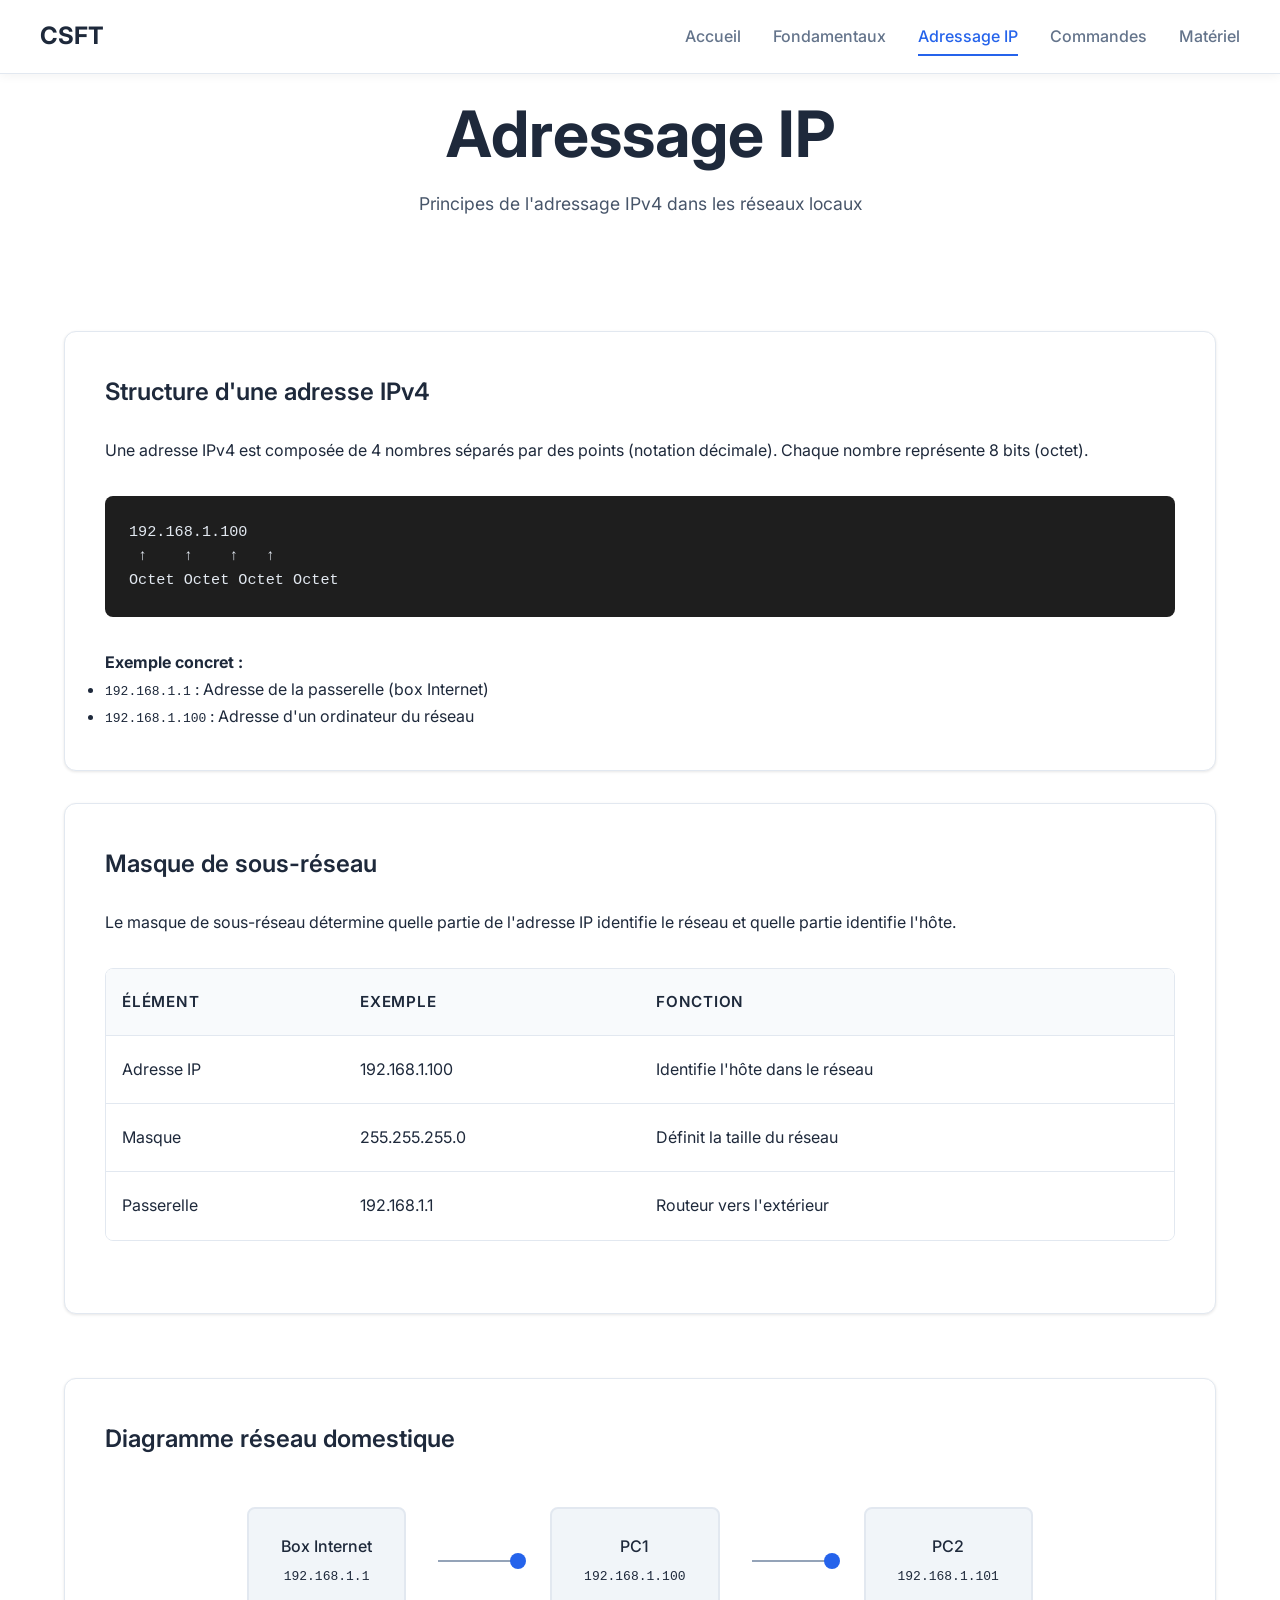
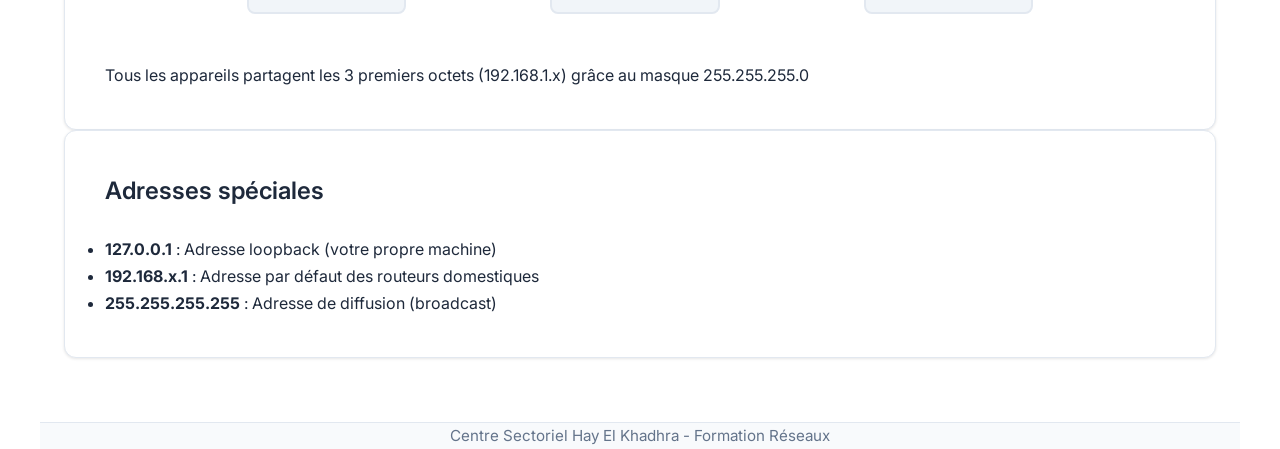
==== adressage.html @ f6ce136f "Add files via upload" ====
<!DOCTYPE html>
<html lang="fr">
<head>
    <meta charset="UTF-8">
    <meta name="viewport" content="width=device-width, initial-scale=1.0">
    <title>Adressage IP - Centre Hay El Khadhra</title>
    <link rel="stylesheet" href="pro-style.css">
</head>
<body>
    <header>
        <nav class="container nav-container">
            <a href="index.html" class="logo">CSFT</a>
            <ul class="nav-links" id="navLinks">
                <li><a href="index.html">Accueil</a></li>
                <li><a href="fondamentaux.html">Fondamentaux</a></li>
                <li><a href="adressage.html" class="active">Adressage IP</a></li>
                <li><a href="commandes.html">Commandes</a></li>
                <li><a href="materiel.html">Matériel</a></li>
            </ul>
            <div class="hamburger" id="hamburger">
                <span></span>
                <span></span>
                <span></span>
            </div>
        </nav>
    </header>

    <main class="container">
        <section class="hero">
            <h1>Adressage IP</h1>
            <p>Principes de l'adressage IPv4 dans les réseaux locaux</p>
        </section>

        <div class="section-grid">
            <div class="card">
                <h2>Structure d'une adresse IPv4</h2>
                <p>Une adresse IPv4 est composée de 4 nombres séparés par des points (notation décimale). Chaque nombre représente 8 bits (octet).</p>
                
                <pre class="code-block">192.168.1.100
 ↑    ↑    ↑   ↑
Octet Octet Octet Octet</pre>

                <p><strong>Exemple concret :</strong></p>
                <ul>
                    <li><code>192.168.1.1</code> : Adresse de la passerelle (box Internet)</li>
                    <li><code>192.168.1.100</code> : Adresse d'un ordinateur du réseau</li>
                </ul>
            </div>

            <div class="card">
                <h2>Masque de sous-réseau</h2>
                <p>Le masque de sous-réseau détermine quelle partie de l'adresse IP identifie le réseau et quelle partie identifie l'hôte.</p>
                
                <div class="table-container">
                    <table>
                        <thead>
                            <tr>
                                <th>Élément</th>
                                <th>Exemple</th>
                                <th>Fonction</th>
                            </tr>
                        </thead>
                        <tbody>
                            <tr>
                                <td>Adresse IP</td>
                                <td>192.168.1.100</td>
                                <td>Identifie l'hôte dans le réseau</td>
                            </tr>
                            <tr>
                                <td>Masque</td>
                                <td>255.255.255.0</td>
                                <td>Définit la taille du réseau</td>
                            </tr>
                            <tr>
                                <td>Passerelle</td>
                                <td>192.168.1.1</td>
                                <td>Routeur vers l'extérieur</td>
                            </tr>
                        </tbody>
                    </table>
                </div>
            </div>
        </div>

        <div class="card">
            <h2>Diagramme réseau domestique</h2>
            <div class="diagram">
                <div class="device">Box Internet<br><code>192.168.1.1</code></div>
                <div class="connection"></div>
                <div class="device">PC1<br><code>192.168.1.100</code></div>
                <div class="connection"></div>
                <div class="device">PC2<br><code>192.168.1.101</code></div>
            </div>
            <p>Tous les appareils partagent les 3 premiers octets (192.168.1.x) grâce au masque 255.255.255.0</p>
        </div>

        <div class="section-grid">
            <div class="card">
                <h2>Adresses spéciales</h2>
                <ul>
                    <li><strong>127.0.0.1</strong> : Adresse loopback (votre propre machine)</li>
                    <li><strong>192.168.x.1</strong> : Adresse par défaut des routeurs domestiques</li>
                    <li><strong>255.255.255.255</strong> : Adresse de diffusion (broadcast)</li>
                </ul>
            </div>
        </div>
    </main>

    <footer class="container">
        <p>Centre Sectoriel Hay El Khadhra - Formation Réseaux</p>
    </footer>

    <script>
        const hamburger = document.getElementById('hamburger');
        const navLinks = document.getElementById('navLinks');

        hamburger.addEventListener('click', () => {
            navLinks.classList.toggle('active');
        });

        document.querySelectorAll('.nav-links a').forEach(link => {
            link.addEventListener('click', () => {
                navLinks.classList.remove('active');
                document.querySelector('.nav-links a.active')?.classList.remove('active');
                link.classList.add('active');
            });
        });
    </script>
</body>
</html>
---- pro-style.css ----
/* pro-style.css - Design professionnel minimaliste */
@import url('https://fonts.googleapis.com/css2?family=Inter:wght@300;400;500;600;700&display=swap');

* {
  margin: 0;
  padding: 0;
  box-sizing: border-box;
}

body {
  font-family: 'Inter', -apple-system, BlinkMacSystemFont, 'Segoe UI', Roboto, sans-serif;
  background-color: #ffffff;
  color: #1e293b;
  line-height: 1.7;
  overflow-x: hidden;
}

.container {
  max-width: 1200px;
  margin: 0 auto;
  padding: 0 1.5rem;
}

/* Header */
header {
  background: #ffffff;
  border-bottom: 1px solid #e2e8f0;
  position: fixed;
  top: 0;
  width: 100%;
  z-index: 1000;
  box-shadow: 0 2px 10px rgba(0,0,0,0.05);
}

.nav-container {
  display: flex;
  justify-content: space-between;
  align-items: center;
  padding: 1rem 0;
}

.logo {
  font-size: 1.5rem;
  font-weight: 700;
  color: #1e293b;
  text-decoration: none;
}

.nav-links {
  display: flex;
  list-style: none;
  gap: 2rem;
}

.nav-links a {
  color: #64748b;
  text-decoration: none;
  font-weight: 500;
  padding: 0.5rem 0;
  transition: color 0.2s ease;
  border-bottom: 2px solid transparent;
}

.nav-links a:hover,
.nav-links a.active {
  color: #2563eb;
  border-bottom-color: #2563eb;
}

.hamburger {
  display: none;
  flex-direction: column;
  gap: 4px;
  cursor: pointer;
}

.hamburger span {
  width: 24px;
  height: 2px;
  background: #1e293b;
  transition: 0.3s;
}

/* Main Content */
main {
  margin-top: 80px;
  min-height: calc(100vh - 160px);
}

/* Hero */
.hero {
  text-align: center;
  padding: 6rem 0 4rem;
}

.hero h1 {
  font-size: clamp(2.5rem, 5vw, 4rem);
  font-weight: 700;
  color: #1e293b;
  margin-bottom: 1rem;
  line-height: 1.2;
}

.hero-subtitle {
  font-size: 1.25rem;
  color: #64748b;
  font-weight: 400;
  max-width: 600px;
  margin: 0 auto 2rem;
}

.hero p {
  color: #475569;
  max-width: 700px;
  margin: 0 auto 3rem;
  font-size: 1.1rem;
}

/* Cards */
.section-grid {
  display: grid;
  gap: 2rem;
  margin-bottom: 4rem;
}

.card {
  background: #ffffff;
  border: 1px solid #e2e8f0;
  border-radius: 12px;
  padding: 2.5rem;
  transition: all 0.3s ease;
  box-shadow: 0 1px 3px rgba(0,0,0,0.1);
}

.card:hover {
  border-color: #2563eb;
  box-shadow: 0 10px 25px rgba(37,99,235,0.15);
  transform: translateY(-2px);
}

.card h2 {
  font-size: 1.5rem;
  font-weight: 600;
  color: #1e293b;
  margin-bottom: 1.5rem;
  display: flex;
  align-items: center;
  gap: 0.75rem;
}

.card h3 {
  font-size: 1.25rem;
  font-weight: 600;
  color: #1e293b;
  margin: 2rem 0 1rem;
}

.definition-card {
  display: grid;
  grid-template-columns: 1fr 1fr;
  gap: 2rem;
  margin: 2rem 0;
}

@media (max-width: 768px) {
  .definition-card {
    grid-template-columns: 1fr;
  }
}

/* Tables */
.table-container {
  overflow-x: auto;
  margin: 2rem 0;
  border-radius: 8px;
  border: 1px solid #e2e8f0;
}

table {
  width: 100%;
  border-collapse: collapse;
  background: #ffffff;
}

th {
  background: #f8fafc;
  color: #1e293b;
  padding: 1.25rem 1rem;
  text-align: left;
  font-weight: 600;
  font-size: 0.95rem;
  text-transform: uppercase;
  letter-spacing: 0.05em;
}

td {
  padding: 1.25rem 1rem;
  border-top: 1px solid #e2e8f0;
}

tr:hover {
  background: #f8fafc;
}

/* Code blocks */
.code-block {
  background: #1e1e1e;
  border-radius: 8px;
  padding: 1.5rem;
  margin: 2rem 0;
  overflow-x: auto;
  font-family: 'SF Mono', 'Monaco', 'Inconsolata', monospace;
  font-size: 0.95rem;
  line-height: 1.6;
  color: #e2e8f0;
}

.code-block .prompt {
  color: #00ff88;
  font-weight: 500;
}

/* Diagram */
.diagram {
  display: flex;
  align-items: center;
  justify-content: center;
  gap: 2rem;
  margin: 3rem 0;
  flex-wrap: wrap;
}

.device {
  background: #f1f5f9;
  border: 2px solid #e2e8f0;
  border-radius: 8px;
  padding: 1.5rem 2rem;
  text-align: center;
  min-width: 120px;
  font-weight: 500;
}

.connection {
  width: 80px;
  height: 2px;
  background: #94a3b8;
  position: relative;
}

.connection::before {
  content: '';
  position: absolute;
  right: -8px;
  top: 50%;
  transform: translateY(-50%);
  width: 16px;
  height: 16px;
  background: #2563eb;
  border-radius: 50%;
}

/* Button */
.btn {
  display: inline-block;
  background: #2563eb;
  color: white;
  padding: 0.875rem 2rem;
  border-radius: 8px;
  text-decoration: none;
  font-weight: 500;
  transition: all 0.2s ease;
  border: 1px solid #2563eb;
}

.btn:hover {
  background: #1d4ed8;
  border-color: #1d4ed8;
  transform: translateY(-1px);
  box-shadow: 0 5px 15px rgba(37,99,235,0.3);
}

/* Footer */
footer {
  background: #f8fafc;
  border-top: 1px solid #e2e8f0;
  text-align: center;
  padding: 2rem 0;
  color: #64748b;
  font-size: 0.95rem;
}

/* Mobile */
@media (max-width: 768px) {
  .nav-links {
    position: fixed;
    top: 70px;
    left: -100%;
    width: 100%;
    height: calc(100vh - 70px);
    background: #ffffff;
    flex-direction: column;
    padding: 2rem;
    transition: left 0.3s ease;
    box-shadow: 0 10px 30px rgba(0,0,0,0.1);
  }

  .nav-links.active {
    left: 0;
  }

  .hamburger {
    display: flex;
  }

  .hero {
    padding: 4rem 0 3rem;
  }

  main {
    margin-top: 100px;
  }
}

/* Responsive grid */
@media (max-width: 1024px) {
  .section-grid {
    grid-template-columns: 1fr;
  }
}
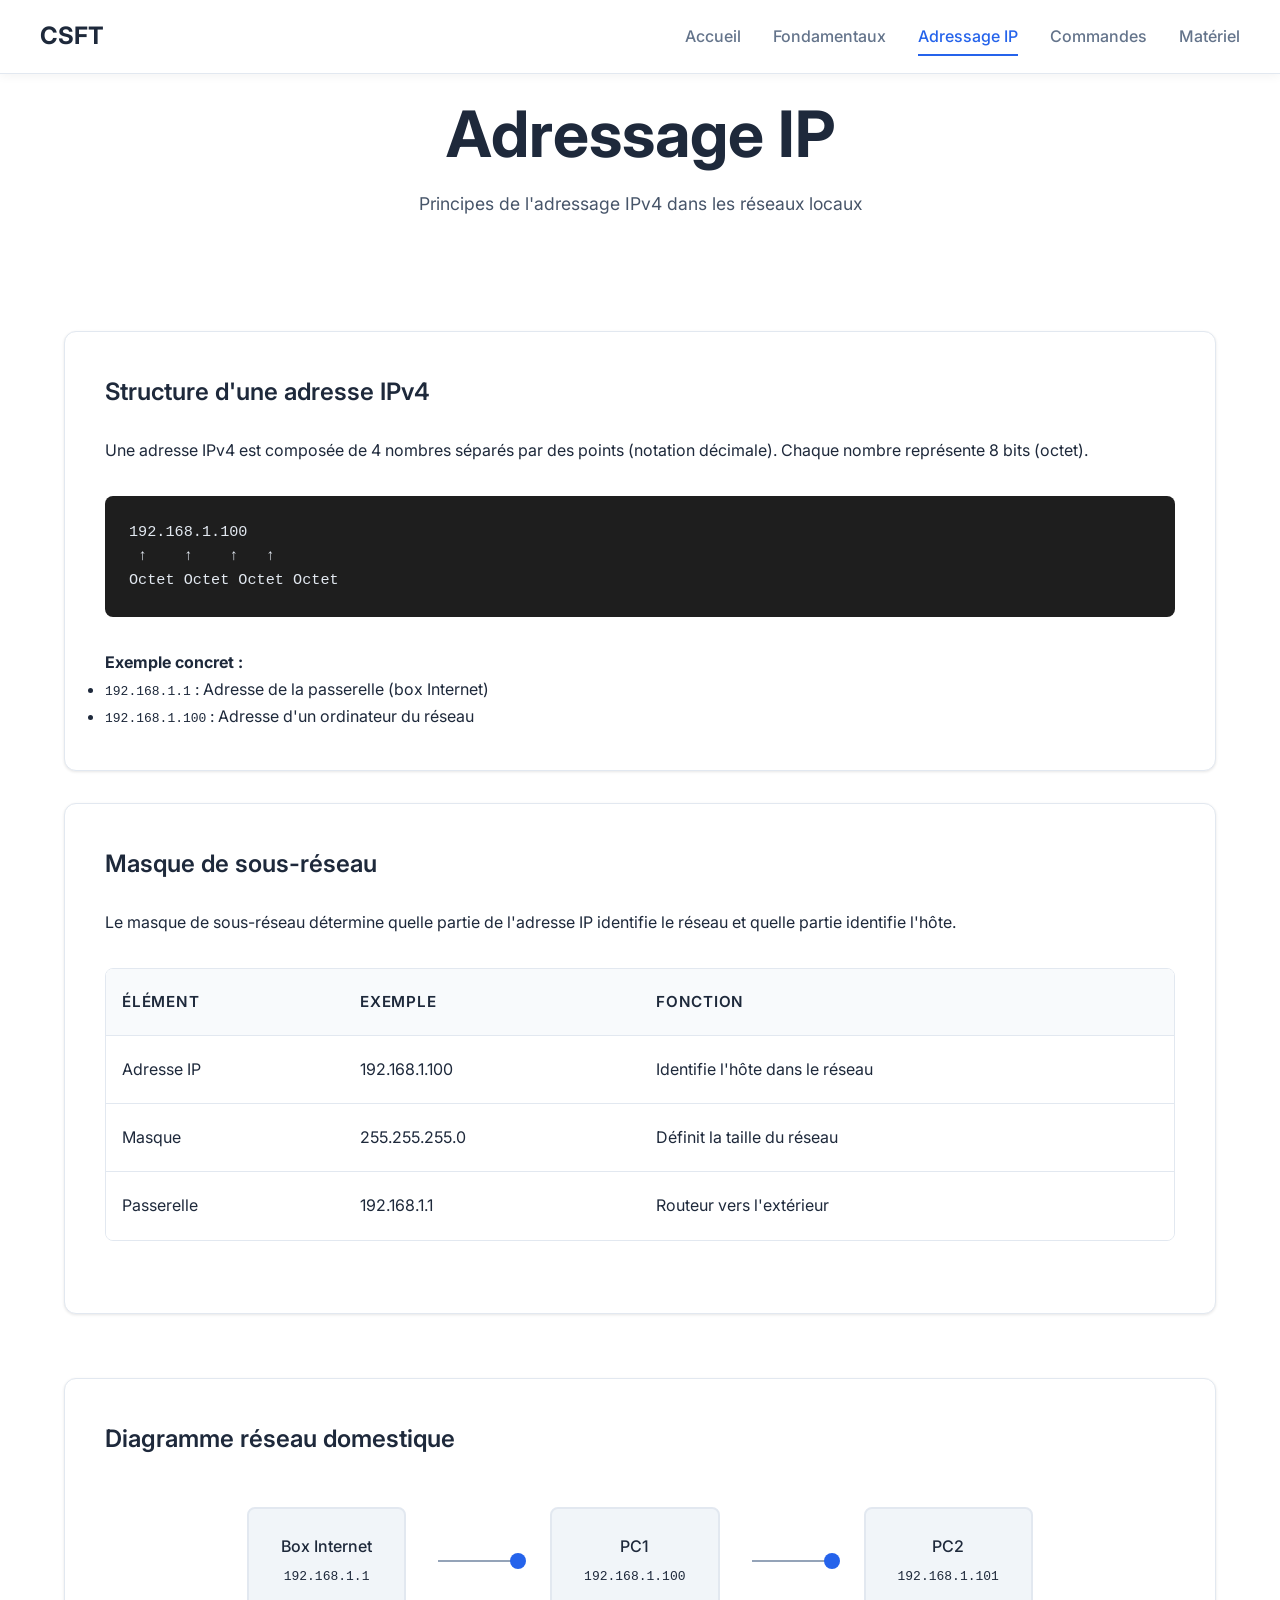
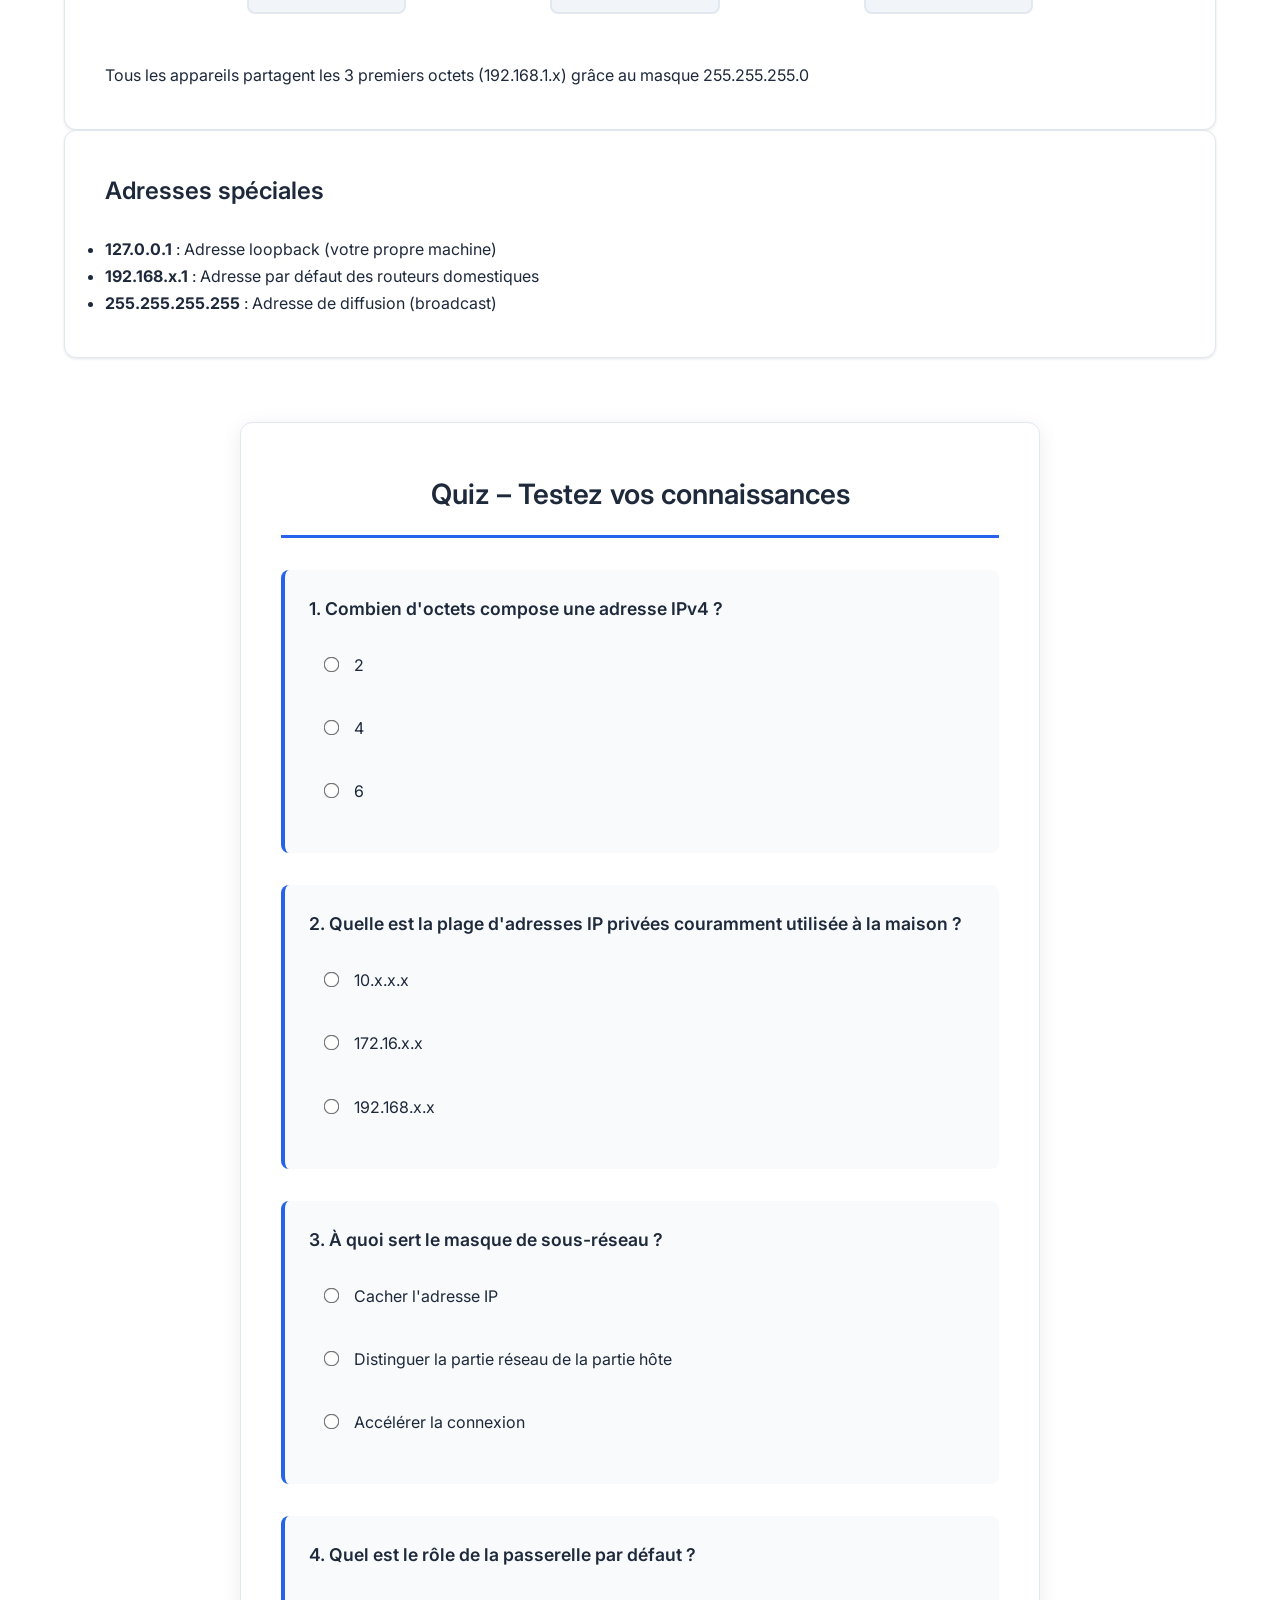
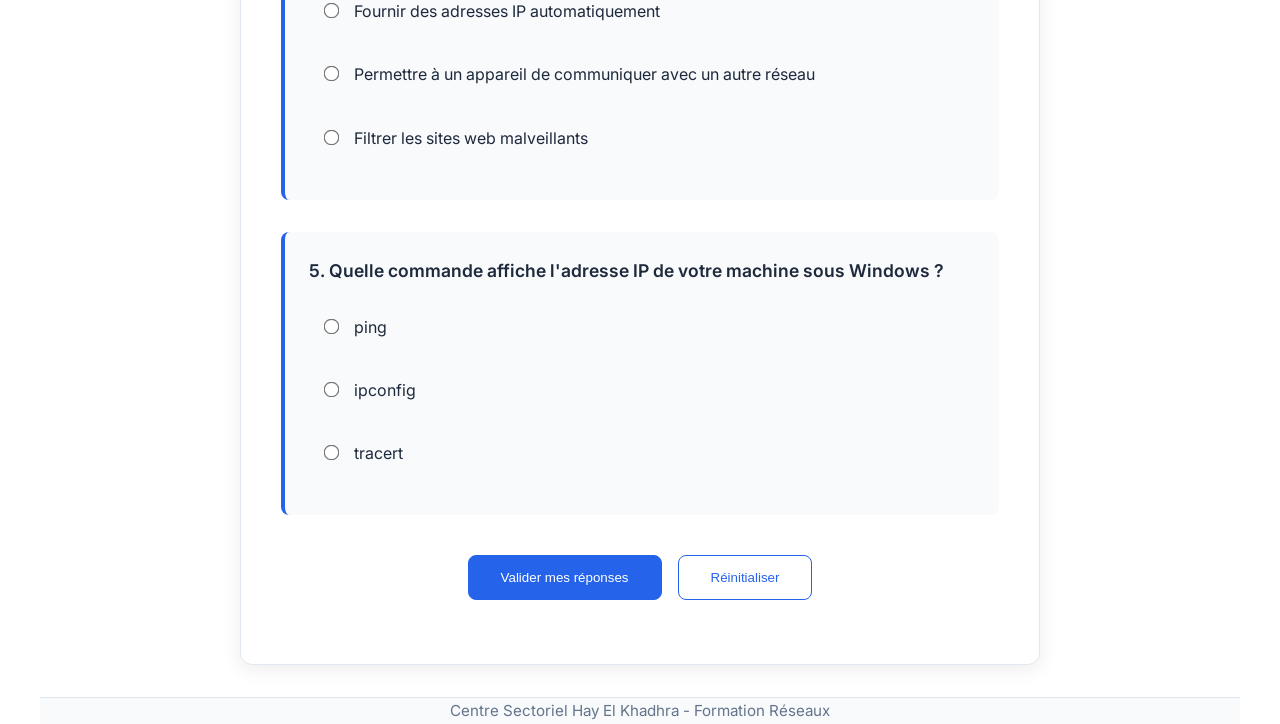
==== commit 26caea96: "Add files via upload" ====
--- a/adressage.html
+++ b/adressage.html
@@ -104,6 +104,47 @@
                 </ul>
             </div>
         </div>
+
+        <div class="quiz-section">
+            <h2>Quiz – Testez vos connaissances</h2>
+            <form id="quizForm">
+                <div class="quiz-question">
+                    <p>1. Combien d'octets compose une adresse IPv4 ?</p>
+                    <label><input type="radio" name="q1" value="a"> 2</label>
+                    <label><input type="radio" name="q1" value="b"> 4</label>
+                    <label><input type="radio" name="q1" value="c"> 6</label>
+                </div>
+                <div class="quiz-question">
+                    <p>2. Quelle est la plage d'adresses IP privées couramment utilisée à la maison ?</p>
+                    <label><input type="radio" name="q2" value="a"> 10.x.x.x</label>
+                    <label><input type="radio" name="q2" value="b"> 172.16.x.x</label>
+                    <label><input type="radio" name="q2" value="c"> 192.168.x.x</label>
+                </div>
+                <div class="quiz-question">
+                    <p>3. À quoi sert le masque de sous-réseau ?</p>
+                    <label><input type="radio" name="q3" value="a"> Cacher l'adresse IP</label>
+                    <label><input type="radio" name="q3" value="b"> Distinguer la partie réseau de la partie hôte</label>
+                    <label><input type="radio" name="q3" value="c"> Accélérer la connexion</label>
+                </div>
+                <div class="quiz-question">
+                    <p>4. Quel est le rôle de la passerelle par défaut ?</p>
+                    <label><input type="radio" name="q4" value="a"> Fournir des adresses IP automatiquement</label>
+                    <label><input type="radio" name="q4" value="b"> Permettre à un appareil de communiquer avec un autre réseau</label>
+                    <label><input type="radio" name="q4" value="c"> Filtrer les sites web malveillants</label>
+                </div>
+                <div class="quiz-question">
+                    <p>5. Quelle commande affiche l'adresse IP de votre machine sous Windows ?</p>
+                    <label><input type="radio" name="q5" value="a"> ping</label>
+                    <label><input type="radio" name="q5" value="b"> ipconfig</label>
+                    <label><input type="radio" name="q5" value="c"> tracert</label>
+                </div>
+            </form>
+            <div class="quiz-actions">
+                <button type="button" id="submitQuiz" class="btn">Valider mes réponses</button>
+                <button type="button" id="resetQuiz" class="btn btn-secondary">Réinitialiser</button>
+            </div>
+            <div id="quizResult" class="quiz-result" style="display: none;"></div>
+        </div>
     </main>
 
     <footer class="container">
@@ -126,5 +167,39 @@
             });
         });
     </script>
+
+    <script>
+        // Quiz functionality - Adressage IP
+        document.addEventListener('DOMContentLoaded', function() {
+            const correctAnswers = ['b', 'c', 'b', 'b', 'b'];
+            const submitBtn = document.getElementById('submitQuiz');
+            const resetBtn = document.getElementById('resetQuiz');
+            const resultDiv = document.getElementById('quizResult');
+            const form = document.getElementById('quizForm');
+
+            if (submitBtn) {
+                submitBtn.addEventListener('click', function() {
+                    let score = 0;
+                    const formData = new FormData(form);
+                    for (let i = 1; i <= 5; i++) {
+                        if (formData.get(`q${i}`) === correctAnswers[i-1]) score++;
+                    }
+                    const feedback = score === 5 ? 'Parfait ! 🎉' : 
+                                   score >= 4 ? 'Excellent ! 👍' : 
+                                   score >= 3 ? 'Bien joué ! 👏' : 'Continuez vos révisions 📚';
+                    resultDiv.innerHTML = `<h3>Vous avez obtenu ${score}/5</h3><p>${feedback}</p>`;
+                    resultDiv.style.display = 'block';
+                    resultDiv.scrollIntoView({ behavior: 'smooth' });
+                });
+            }
+
+            if (resetBtn) {
+                resetBtn.addEventListener('click', function() {
+                    form.reset();
+                    resultDiv.style.display = 'none';
+                });
+            }
+        });
+    </script>
 </body>
 </html>
--- a/pro-style.css
+++ b/pro-style.css
@@ -321,9 +321,132 @@
   }
 }
 
+/* Quiz Styles */
+.quiz-section {
+  background: #ffffff;
+  border: 1px solid #e2e8f0;
+  border-radius: 12px;
+  padding: 3rem 2.5rem;
+  margin: 4rem auto 2rem;
+  max-width: 800px;
+  box-shadow: 0 4px 20px rgba(0,0,0,0.08);
+}
+
+.quiz-section h2 {
+  font-size: 1.75rem;
+  font-weight: 600;
+  color: #1e293b;
+  margin-bottom: 2rem;
+  text-align: center;
+  border-bottom: 3px solid #2563eb;
+  padding-bottom: 1rem;
+}
+
+.quiz-question {
+  margin-bottom: 2rem;
+  padding: 1.5rem;
+  background: #f8fafc;
+  border-radius: 8px;
+  border-left: 4px solid #2563eb;
+}
+
+.quiz-question p {
+  font-weight: 600;
+  font-size: 1.1rem;
+  margin-bottom: 1rem;
+  color: #1e293b;
+}
+
+.quiz-question label {
+  display: block;
+  margin-bottom: 0.75rem;
+  padding: 0.75rem 1rem;
+  cursor: pointer;
+  border-radius: 6px;
+  transition: all 0.2s ease;
+  font-size: 1rem;
+}
+
+.quiz-question label:hover {
+  background: #e2e8f0;
+}
+
+.quiz-question input[type="radio"] {
+  margin-right: 0.75rem;
+  transform: scale(1.2);
+  accent-color: #2563eb;
+}
+
+.quiz-actions {
+  display: flex;
+  gap: 1rem;
+  justify-content: center;
+  margin: 2.5rem 0 1rem;
+  flex-wrap: wrap;
+}
+
+.btn-secondary {
+  background: transparent;
+  color: #2563eb;
+  border: 1px solid #2563eb;
+}
+
+.btn-secondary:hover {
+  background: #2563eb;
+  color: white;
+}
+
+.quiz-result {
+  text-align: center;
+  padding: 2rem;
+  background: linear-gradient(135deg, #10b981, #059669);
+  color: white;
+  border-radius: 12px;
+  margin-top: 2rem;
+  animation: slideIn 0.5s ease-out;
+}
+
+@keyframes slideIn {
+  from { opacity: 0; transform: translateY(20px); }
+  to { opacity: 1; transform: translateY(0); }
+}
+
+.quiz-result h3 {
+  font-size: 2rem;
+  font-weight: 700;
+  margin-bottom: 0.5rem;
+}
+
+.quiz-result p {
+  font-size: 1.2rem;
+  opacity: 0.95;
+}
+
+/* Responsive quiz */
+@media (max-width: 768px) {
+  .quiz-section {
+    margin: 2rem -1rem;
+    padding: 2rem 1.5rem;
+    border-radius: 0;
+    border-left: none;
+    border-right: none;
+  }
+  
+  .quiz-actions {
+    flex-direction: column;
+    align-items: center;
+  }
+  
+  .btn {
+    width: 100%;
+    max-width: 250px;
+  }
+}
+
 /* Responsive grid */
 @media (max-width: 1024px) {
   .section-grid {
     grid-template-columns: 1fr;
   }
 }
+
